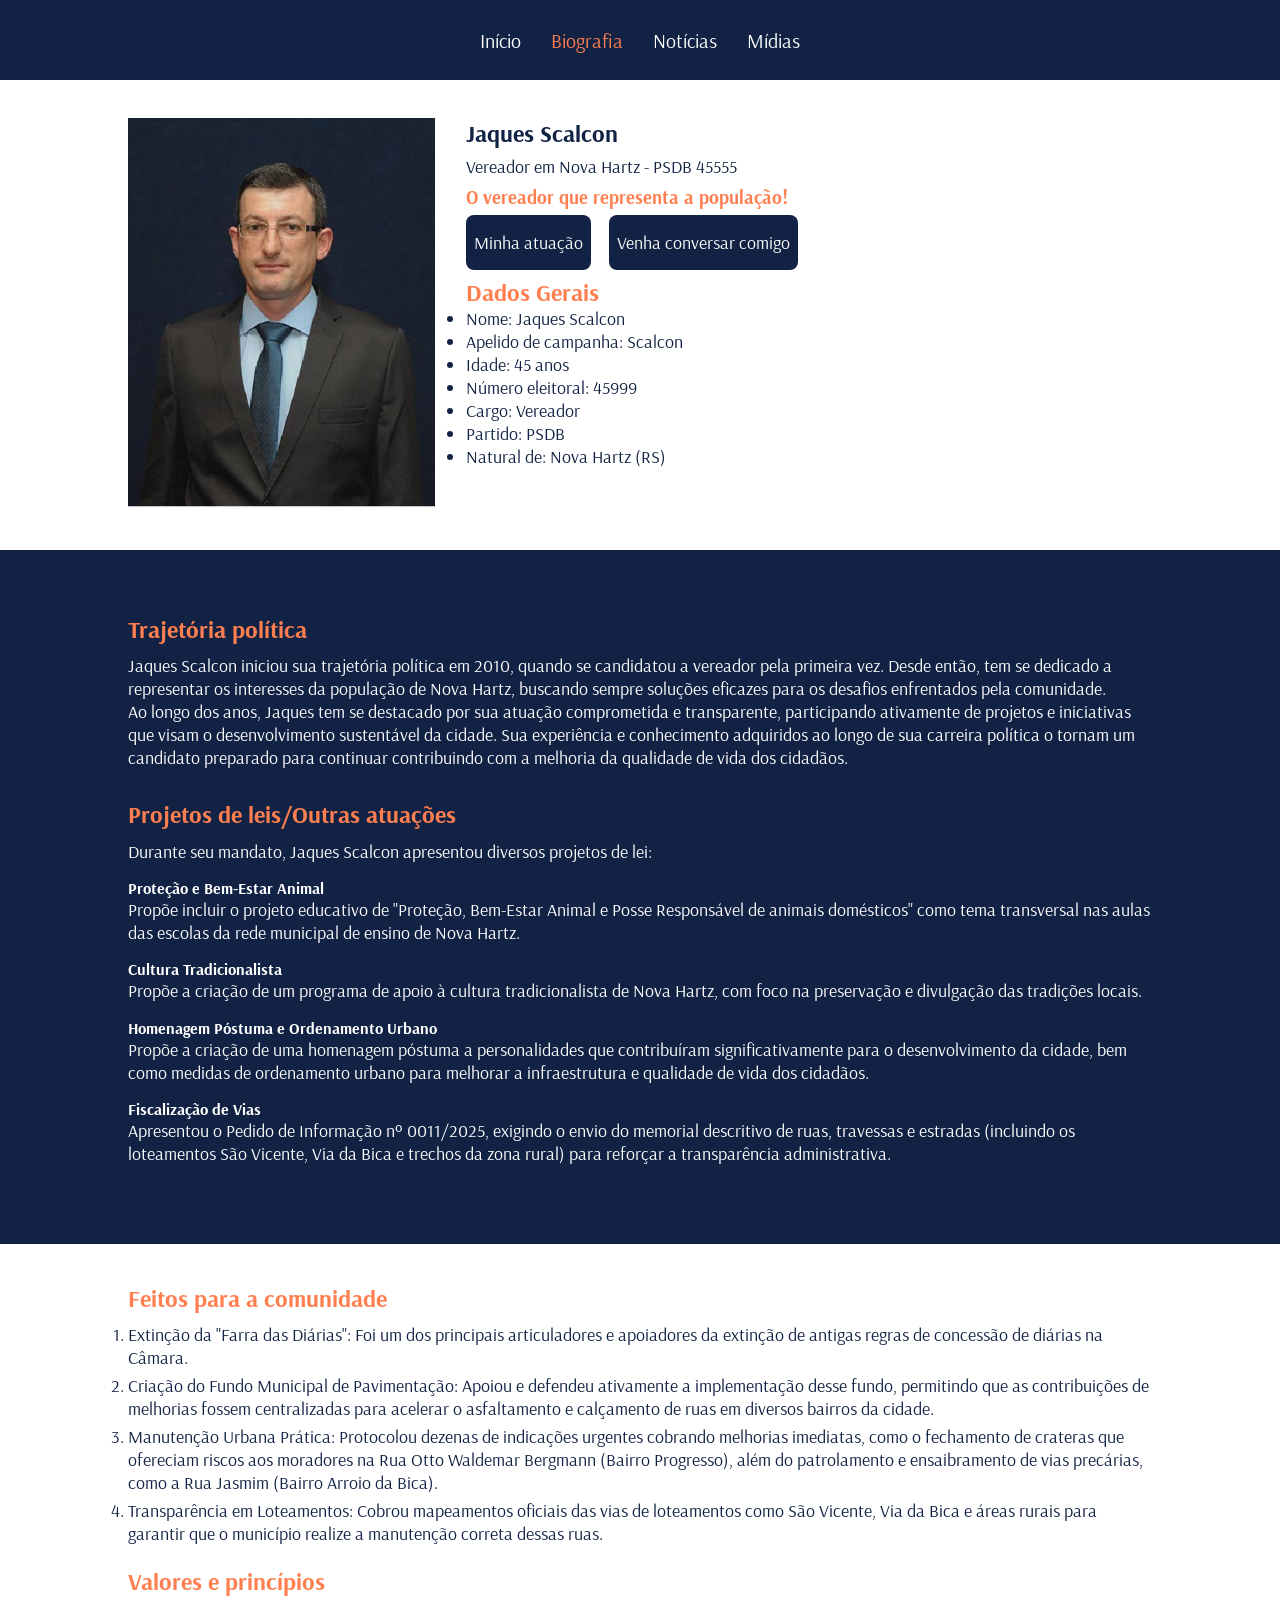
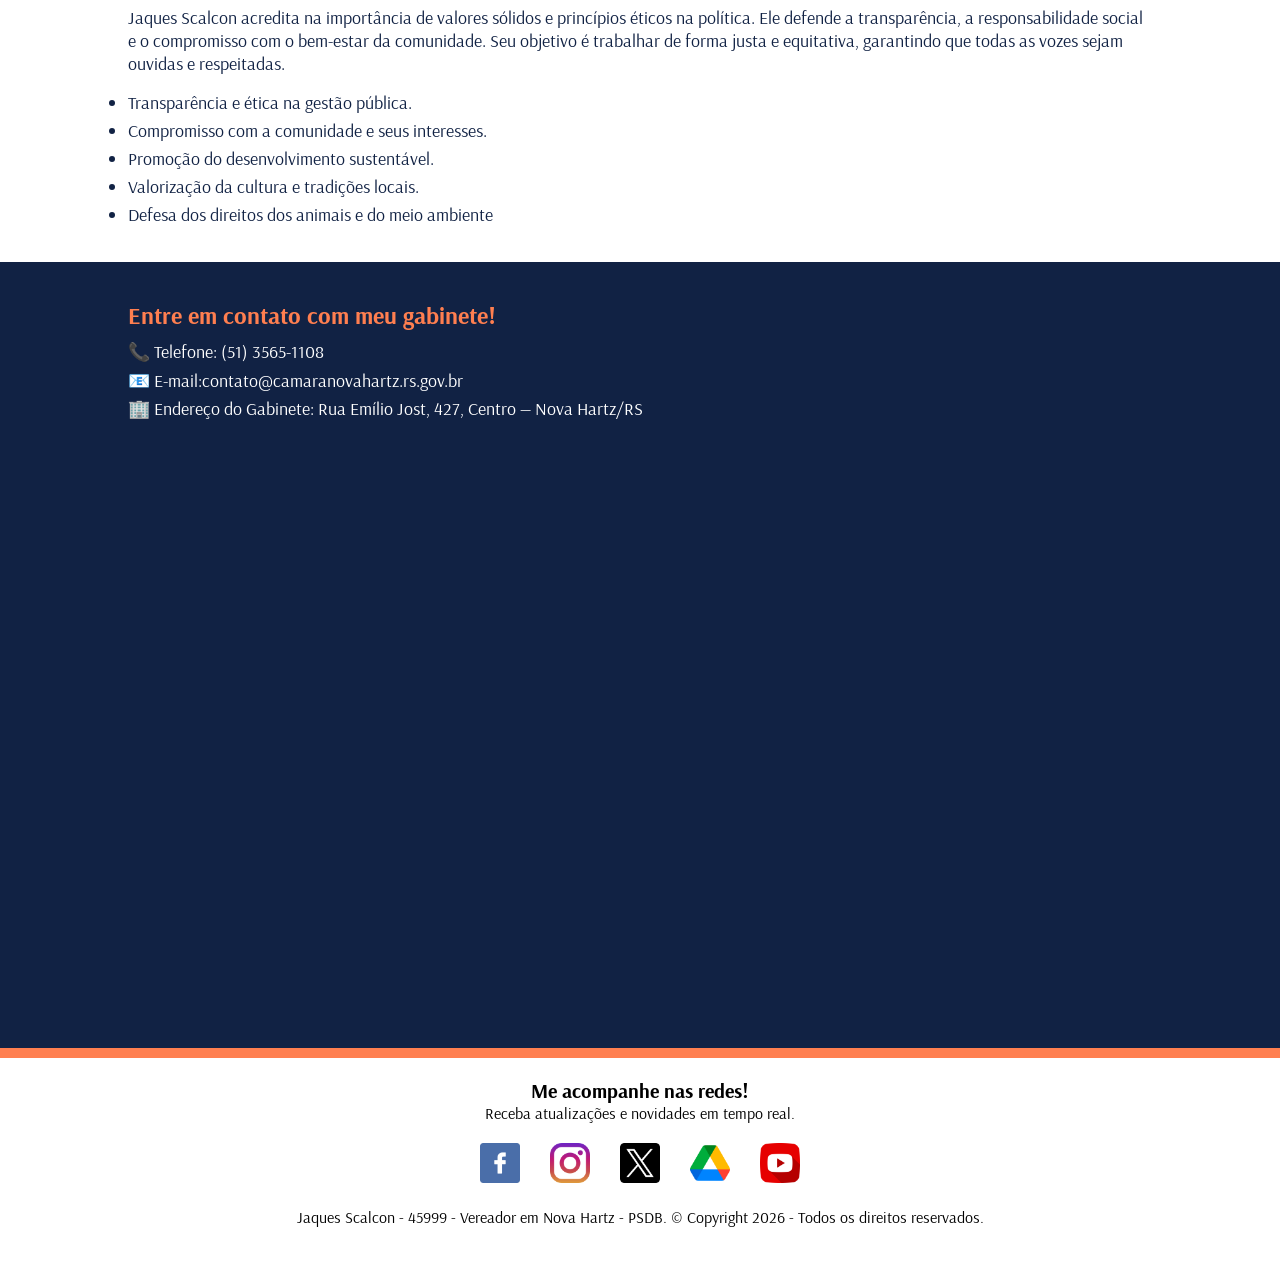
==== biografia.html @ 6d45079e "Projeto Eleições" ====
<!DOCTYPE html>
<html lang="pt-br">

<head>
    <meta charset="UTF-8">
    <meta name="viewport" content="width=device-width, initial-scale=1.0">
    <title>Candidato Jaques Scalcon</title>

    <link rel="stylesheet" href="Style/biografia.css">
    <link rel="preconnect" href="https://fonts.googleapis.com">
    <link rel="preconnect" href="https://fonts.gstatic.com" crossorigin>
    <link href="https://fonts.googleapis.com/css2?family=Arsenal:ital,wght@0,400;0,700;1,400;1,700&display=swap"
        rel="stylesheet">

</head>

<body>
    <nav>
        <ul>
            <li><a href="index.html">Início</a></li>
            <li><a id="atual" href="biografia.html">Biografia</a></li>
            <li><a href="noticias.html">Notícias</a></li>
            <li><a href="midias.html">Mídias</a></li>
        </ul>
    </nav>

    <section class="apresentação">
        <div class="foto"> <img src="assets/Jaques.png" alt="foto do candidato">
        </div>

        <div class="informações">
            <div class="perfil">
                <h1>Jaques Scalcon</h1>
                <p>Vereador em Nova Hartz - PSDB 45555<br></p>
                <h3>O vereador que representa a população!</h3>
            </div>
            <div class="botões">
                <div class="botão">
                    <a href="#trajetória">Minha atuação</a>
                </div>
                <div class="botão">
                    <a href="#contato">Venha conversar comigo</a>
                </div>
            </div>

            <div class="dados_gerais">
            <h2>Dados Gerais</h2>
            <ul>
                <li>Nome: Jaques Scalcon</li>
                <li>Apelido de campanha: Scalcon</li>
                <li>Idade: 45 anos</li>
                <li>Número eleitoral: 45999</li>
                <li>Cargo: Vereador</li>
                <li>Partido: PSDB</li>
                <li>Natural de: Nova Hartz (RS)</li>
            </ul>
        </div>

        </div>
        

        </div>
        </div>
    </section>



    <section id="trajetória">
        <div class="trajetória_politica">
            <h2>Trajetória política</h2>
            <p>Jaques Scalcon iniciou sua trajetória política em 2010, quando se candidatou a vereador pela primeira
                vez. Desde então, tem se dedicado a representar os interesses da população de Nova Hartz, buscando
                sempre soluções eficazes para os desafios enfrentados pela comunidade.</p>
            <p>Ao longo dos anos, Jaques tem se destacado por sua atuação comprometida e transparente, participando
                ativamente de projetos e iniciativas que visam o desenvolvimento sustentável da cidade. Sua experiência
                e conhecimento adquiridos ao longo de sua carreira política o tornam um candidato preparado para
                continuar contribuindo com a melhoria da qualidade de vida dos cidadãos.</p>
        </div>
        <div class="Projetos">
            <h2>Projetos de leis/Outras atuações</h2>
            <p>Durante seu mandato, Jaques Scalcon apresentou diversos projetos de lei:</p>
            <h4>Proteção e Bem-Estar Animal</h4>
            <p>Propõe incluir o projeto educativo de "Proteção, Bem-Estar Animal e Posse Responsável de animais
                domésticos" como tema transversal nas aulas das escolas da rede municipal de ensino de Nova Hartz.</p>
            <h4>Cultura Tradicionalista</h4>
            <p>Propõe a criação de um programa de apoio à cultura tradicionalista de Nova Hartz, com foco na preservação
                e divulgação das tradições locais.</p>
            <h4>Homenagem Póstuma e Ordenamento Urbano</h4>
            <p>Propõe a criação de uma homenagem póstuma a personalidades que contribuíram significativamente para o
                desenvolvimento da cidade, bem como medidas de ordenamento urbano para melhorar a infraestrutura e
                qualidade de vida dos cidadãos.</p>
            <h4>Fiscalização de Vias</h4>
            <p> Apresentou o Pedido de Informação nº 0011/2025, exigindo o envio do memorial descritivo de ruas,
                travessas e estradas (incluindo os loteamentos São Vicente, Via da Bica e trechos da zona rural) para
                reforçar a transparência administrativa.</p>

        </div>


    </section>

    <section class="feitos_comunidade">
        <div class="feitos">
            <h2>Feitos para a comunidade</h2>
            <ol>
                <li>Extinção da "Farra das Diárias": Foi um dos principais articuladores e apoiadores da extinção de antigas regras de concessão de diárias na Câmara.</li>
                <li>Criação do Fundo Municipal de Pavimentação: Apoiou e defendeu ativamente a implementação desse fundo, permitindo que as contribuições de melhorias fossem centralizadas para acelerar o asfaltamento e calçamento de ruas em diversos bairros da cidade.</li>
                <li>Manutenção Urbana Prática: Protocolou dezenas de indicações urgentes cobrando melhorias imediatas, como o fechamento de crateras que ofereciam riscos aos moradores na Rua Otto Waldemar Bergmann (Bairro Progresso), além do patrolamento e ensaibramento de vias precárias, como a Rua Jasmim (Bairro Arroio da Bica).</li>
                <li>Transparência em Loteamentos: Cobrou mapeamentos oficiais das vias de loteamentos como São Vicente, Via da Bica e áreas rurais para garantir que o município realize a manutenção correta dessas ruas.</li>
            </ol>
        </div>

        <div class="valores">
            <h2>Valores e princípios</h2>
            <p>Jaques Scalcon acredita na importância de valores sólidos e princípios éticos na política. Ele defende a
                transparência, a responsabilidade social e o compromisso com o bem-estar da comunidade. Seu objetivo é
                trabalhar de forma justa e equitativa, garantindo que todas as vozes sejam ouvidas e respeitadas.</p>
                <ul>
                    <li>Transparência e ética na gestão pública.</li>
                    <li>Compromisso com a comunidade e seus interesses.</li>
                    <li>Promoção do desenvolvimento sustentável.</li>
                    <li>Valorização da cultura e tradições locais.</li>
                    <li>Defesa dos direitos dos animais e do meio ambiente</li>
                </ul>
        </div>
    </section>

    <section id="contato">
        <h2>Entre em contato com meu gabinete!</h2>
        <p>📞 Telefone: (51) 3565-1108</p>
        <p>📧 E-mail:contato@camaranovahartz.rs.gov.br</p>
        <p>🏢 Endereço do Gabinete: Rua Emílio Jost, 427, Centro — Nova Hartz/RS</p>

        <iframe src="https://www.google.com/maps/embed?pb=!1m18!1m12!1m3!1d3469.594268360074!2d-50.908091924769145!3d-29.586406310187208!2m3!1f0!2f0!3f0!3m2!1i1024!2i768!4f13.1!3m3!1m2!1s0x95193d77b924dc41%3A0x62af6e448f7351fc!2sC%C3%A2mara%20de%20Vereadores%20de%20Nova%20Hartz!5e0!3m2!1spt-BR!2sbr!4v1785972207788!5m2!1spt-BR!2sbr" width="600" height="450" style="border:0;" allowfullscreen="" loading="lazy" referrerpolicy="strict-origin-when-cross-origin"></iframe>

    </section>








    <footer>
        <div class="linha-footer"></div>

        <h1>Me acompanhe nas redes!</h1>
        <p>Receba atualizações e novidades em tempo real.</p>
        <div>
            <a target="_blank" href="https://www.facebook.com/share/18bapbjdfE/"><img src="assets/facebook.png" alt="face"></a>
            <a target="_blank" href="https://www.instagram.com/jaquesscalcon?utm_source=qr&igsh=MWw1dzl4MnZhNmF5aA=="><img
                    src="assets/instagram.png" alt="insta"></a>
            <a target="_blank" href="https://twitter.com/"><img src="assets/twitter.png" alt="twitter"></a>
            <a target="_blank" href="https://drive.google.com/"><img src="assets/google-drive.png" alt="drive"></a>
            <a target="_blank" href="https://www.youtube.com/"><img src="assets/youtube.png" alt="youtube"></a>
        </div>
        <p>Jaques Scalcon - 45999 - Vereador em Nova Hartz - PSDB. © Copyright 2026 - Todos os direitos reservados.
        <p>

    </footer>


</body>

</html>
---- Style/biografia.css ----
* {
    margin: 0;
    padding: 0;
    box-sizing: border-box;
    font-family: "Arsenal", sans-serif;

}





/*============ Header Menu ========== */


nav {
    height: 80px;
    background-color: #112244;
    display: flex;
    justify-content: center;
    align-items: center;


}

nav ul {
    display: flex;
    gap: 30px;
}


nav ul li {
    list-style: none;
}

nav ul li a {
    color: white;
    text-decoration: none;
    font-size: 20px;

}

#atual {
    color: coral;
}

nav li :hover {
    border-bottom: 2px solid coral;

}

/* ================Body=================*/
.apresentação {
    background-color: white;
    display: flex;
    width: 80%;
    margin-left: 10%;
    margin-top: 3%;
}

.foto {
    width: 30%;

}

.foto img {
    width: 100%;

}


.informações {
    margin-left: 3%;
}

.perfil h1 {
    color: #112244;
    padding-bottom: 2%;
}

.perfil p {
    font-size: 18px;
    padding-bottom: 2%;
    color: #112244;

}


.perfil h3 {
    color: coral;
    padding-bottom: 2%;

}


.dados_gerais h2 {

    color: coral;
}


.dados_gerais ul {
    font-size: 18px;
    color: #112244;
}


html {
    scroll-behavior: smooth;
}


.botões {
    display: flex;
    padding-bottom: 2%;
    gap: 18px;

}

.botão {
    background-color: #112244;
    padding: 16px 8px;
    border-radius: 8px;
}

.botão a {
    color: white;
    text-decoration: none;
    font-size: 18px;

}

.botão:hover {
    background-color: coral;
    scale: 1.1;
    transition: 0.5s;
}




#trajetória {
    background-color: #112244;
    padding-left: 10%;
    padding-right: 10%;
    padding-top: 5%;
    padding-bottom: 5%;
    margin-top: 3%;

}

.trajetória_politica h2,
.Projetos h2 {
    color: coral;
    padding-bottom: 1%;
}

.trajetória_politica p,
.Projetos p {
    color: white;
    font-size: 18px;
}

.Projetos h4 {
    color: white;
}


.Projetos p {
    padding-bottom: 1.5%;
}


.Projetos h2 {
    padding-top: 3%;
}


.feitos_comunidade {
    background-color: white;
    width: 80%;
    margin-left: 10%;
    margin-top: 3%;
}

.feitos ol,
.valores ul {
    font-size: 18px;
    color: #112244;
}

.feitos ol li,
.valores ul li {
    padding-bottom: 0.5%;
}

.valores p {
    font-size: 18px;
    color: #112244;
    padding-bottom: 1.5%;
}

.valores h2 {
    margin-top: 1.5%;
}

.valores ul {
    padding-bottom: 3%;
}

.valores h2,
.feitos h2 {
    color: coral;
    padding-bottom: 1%;
}

#contato {
    background-color: #112244;
    padding-left: 10%;
    padding-right: 10%;
    padding-top: 3%;
    padding-bottom: 3%;
}


#contato h2 {
    color: coral;
    padding-bottom: 1%;
}


#contato p {
    color: white;
    font-size: 18px;
    padding-bottom: 0.5%;
}

#contato iframe {
    width: 100%;
    height: 560px;
    margin-top: 2%;
    border-radius: 4px;
}







/* ================ Footer ===============  */
footer {
    justify-items: center;
}

footer div {
    display: flex;
    gap: 30px;
    justify-content: center;
    margin-bottom: 20px;


}

footer img {
    width: 40px;
    height: 40px;
}

footer h1 {
    text-align: center;
    font-size: 20PX;

}

footer p {
    text-align: center;
    padding-bottom: 20px;
}

.linha-footer {
    height: 10px;
    width: 100%;
    background-color: coral;
    margin-bottom: 20px;

}
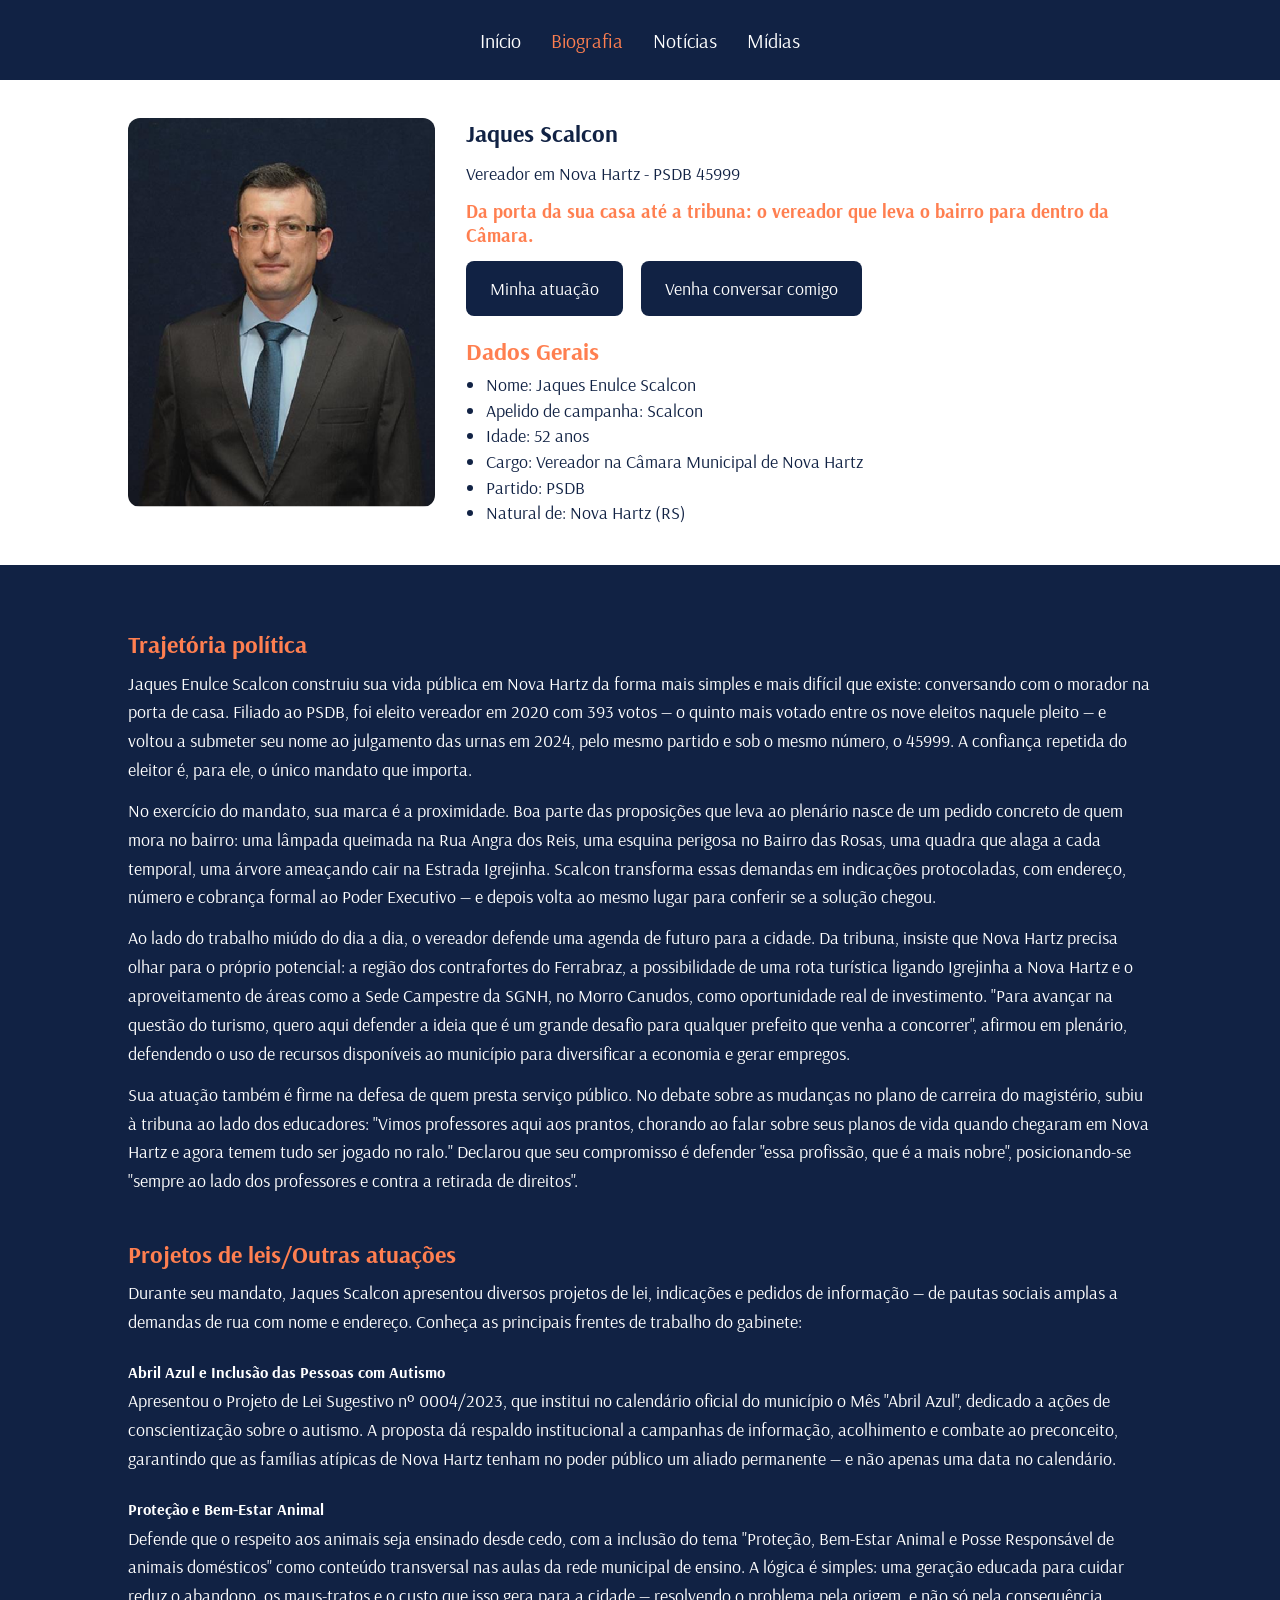
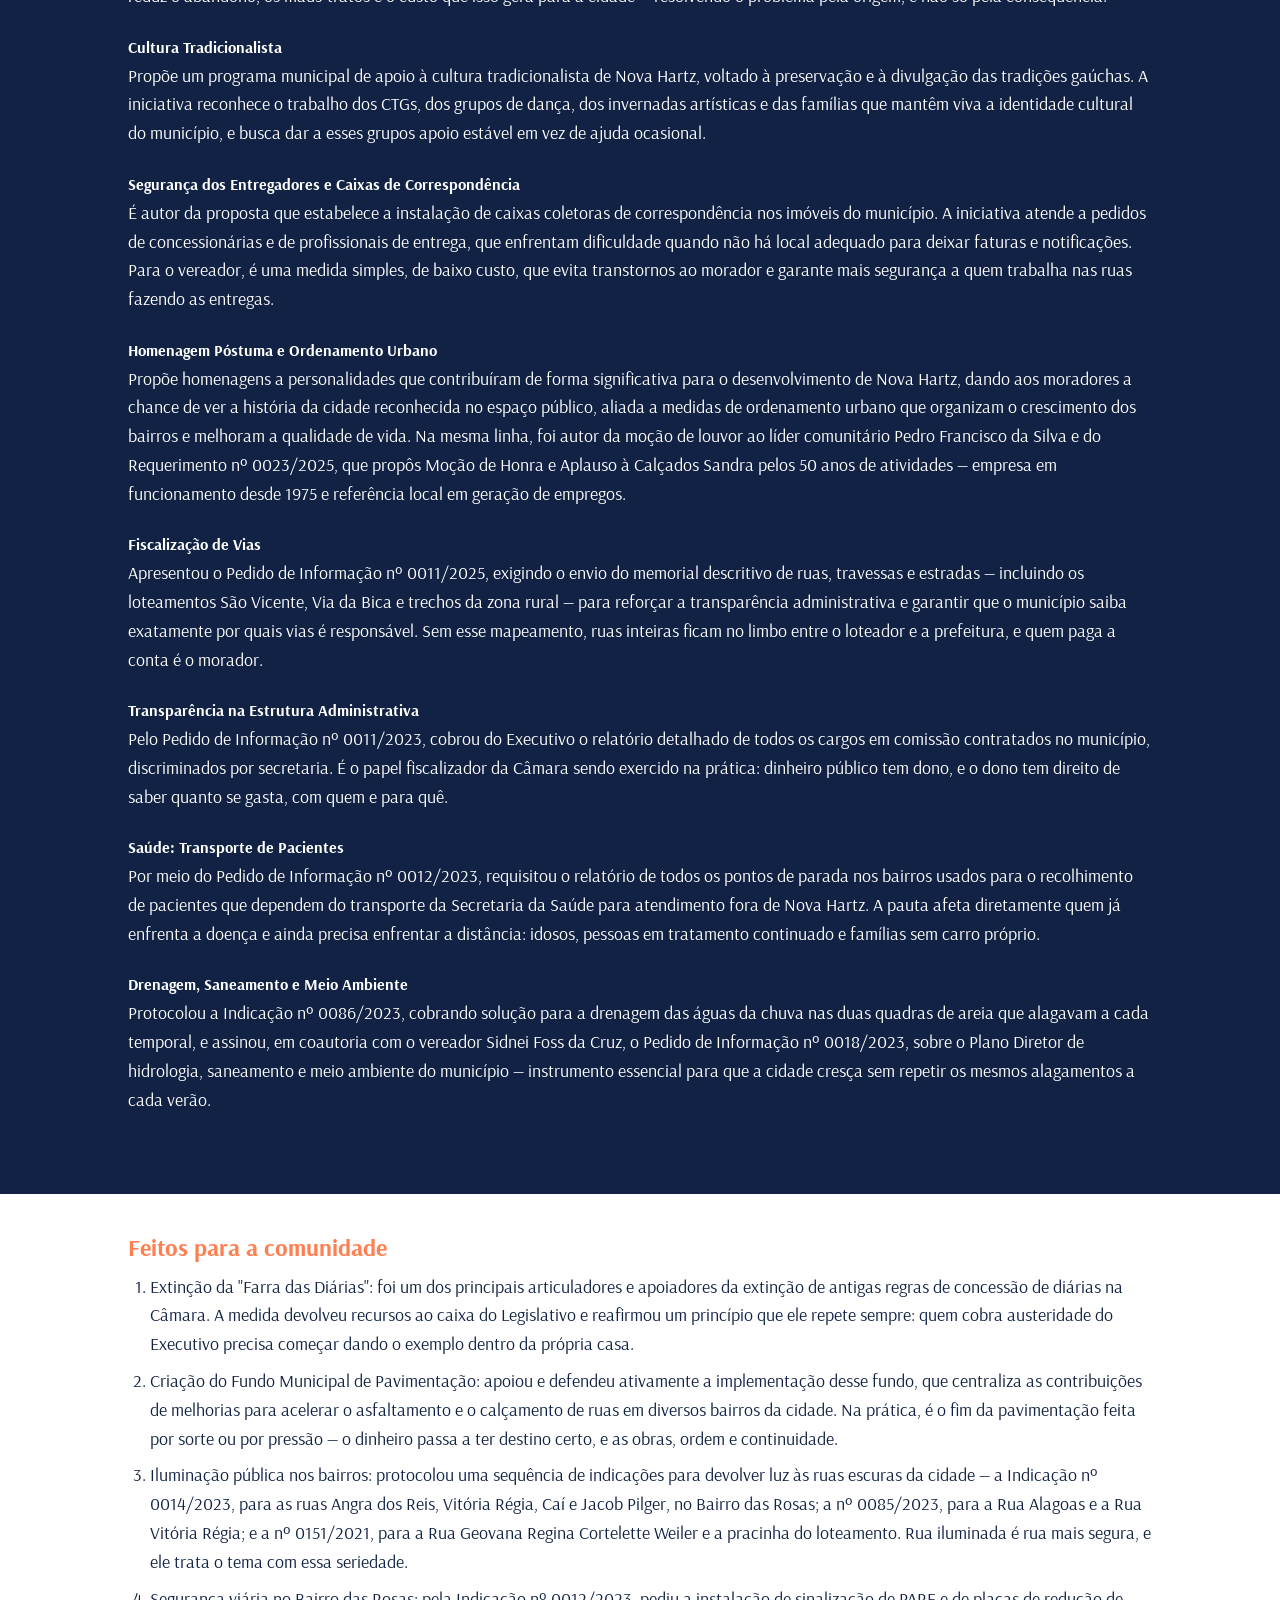
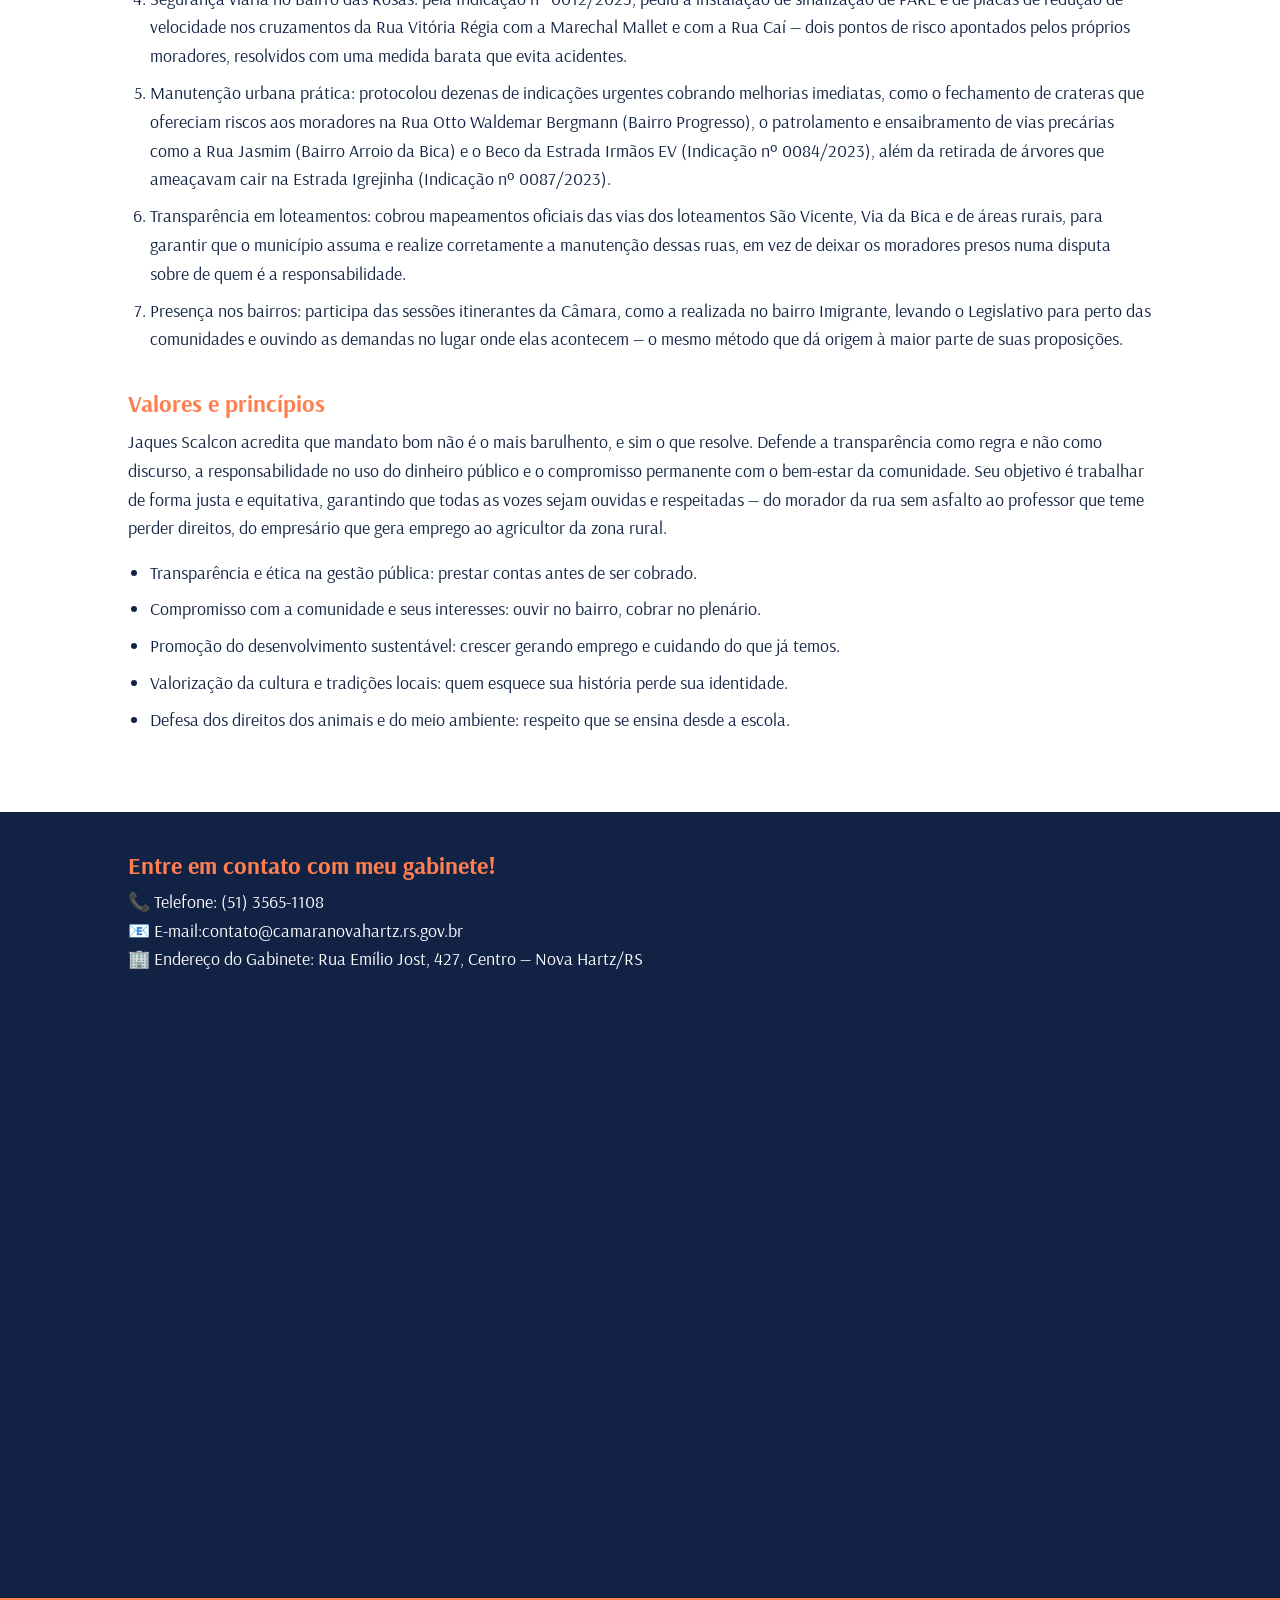
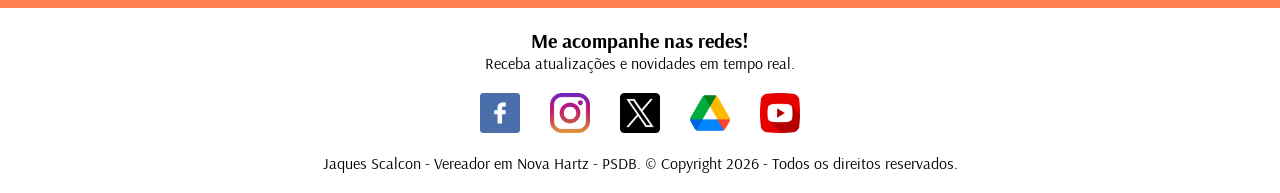
==== commit 4b79e1f2: "Paginas quase completas" ====
--- a/biografia.html
+++ b/biografia.html
@@ -31,8 +31,8 @@
         <div class="informações">
             <div class="perfil">
                 <h1>Jaques Scalcon</h1>
-                <p>Vereador em Nova Hartz - PSDB 45555<br></p>
-                <h3>O vereador que representa a população!</h3>
+                <p>Vereador em Nova Hartz - PSDB 45999</p>
+                <h3>Da porta da sua casa até a tribuna: o vereador que leva o bairro para dentro da Câmara.</h3>
             </div>
             <div class="botões">
                 <div class="botão">
@@ -46,21 +46,18 @@
             <div class="dados_gerais">
             <h2>Dados Gerais</h2>
             <ul>
-                <li>Nome: Jaques Scalcon</li>
+                <li>Nome: Jaques Enulce Scalcon</li>
                 <li>Apelido de campanha: Scalcon</li>
-                <li>Idade: 45 anos</li>
-                <li>Número eleitoral: 45999</li>
-                <li>Cargo: Vereador</li>
-                <li>Partido: PSDB</li>
+                <li>Idade: 52 anos</li>
+                <li>Cargo: Vereador na Câmara Municipal de Nova Hartz</li>
+                <li>Partido: PSDB </li>
                 <li>Natural de: Nova Hartz (RS)</li>
             </ul>
         </div>
 
         </div>
-        
-
-        </div>
-        </div>
+
+
     </section>
 
 
@@ -68,31 +65,84 @@
     <section id="trajetória">
         <div class="trajetória_politica">
             <h2>Trajetória política</h2>
-            <p>Jaques Scalcon iniciou sua trajetória política em 2010, quando se candidatou a vereador pela primeira
-                vez. Desde então, tem se dedicado a representar os interesses da população de Nova Hartz, buscando
-                sempre soluções eficazes para os desafios enfrentados pela comunidade.</p>
-            <p>Ao longo dos anos, Jaques tem se destacado por sua atuação comprometida e transparente, participando
-                ativamente de projetos e iniciativas que visam o desenvolvimento sustentável da cidade. Sua experiência
-                e conhecimento adquiridos ao longo de sua carreira política o tornam um candidato preparado para
-                continuar contribuindo com a melhoria da qualidade de vida dos cidadãos.</p>
+            <p>Jaques Enulce Scalcon construiu sua vida pública em Nova Hartz da forma mais simples e mais difícil que
+                existe: conversando com o morador na porta de casa. Filiado ao PSDB, foi eleito vereador em 2020 com 393
+                votos — o quinto mais votado entre os nove eleitos naquele pleito — e voltou a submeter seu nome ao
+                julgamento das urnas em 2024, pelo mesmo partido e sob o mesmo número, o 45999. A confiança repetida do
+                eleitor é, para ele, o único mandato que importa.</p>
+            <p>No exercício do mandato, sua marca é a proximidade. Boa parte das proposições que leva ao plenário nasce
+                de um pedido concreto de quem mora no bairro: uma lâmpada queimada na Rua Angra dos Reis, uma esquina
+                perigosa no Bairro das Rosas, uma quadra que alaga a cada temporal, uma árvore ameaçando cair na Estrada
+                Igrejinha. Scalcon transforma essas demandas em indicações protocoladas, com endereço, número e
+                cobrança formal ao Poder Executivo — e depois volta ao mesmo lugar para conferir se a solução chegou.</p>
+            <p>Ao lado do trabalho miúdo do dia a dia, o vereador defende uma agenda de futuro para a cidade. Da tribuna,
+                insiste que Nova Hartz precisa olhar para o próprio potencial: a região dos contrafortes do Ferrabraz, a
+                possibilidade de uma rota turística ligando Igrejinha a Nova Hartz e o aproveitamento de áreas como a
+                Sede Campestre da SGNH, no Morro Canudos, como oportunidade real de investimento. "Para avançar na
+                questão do turismo, quero aqui defender a ideia que é um grande desafio para qualquer prefeito que venha
+                a concorrer", afirmou em plenário, defendendo o uso de recursos disponíveis ao município para
+                diversificar a economia e gerar empregos.</p>
+            <p>Sua atuação também é firme na defesa de quem presta serviço público. No debate sobre as mudanças no plano
+                de carreira do magistério, subiu à tribuna ao lado dos educadores: "Vimos professores aqui aos prantos,
+                chorando ao falar sobre seus planos de vida quando chegaram em Nova Hartz e agora temem tudo ser jogado
+                no ralo." Declarou que seu compromisso é defender "essa profissão, que é a mais nobre", posicionando-se
+                "sempre ao lado dos professores e contra a retirada de direitos".</p>
         </div>
         <div class="Projetos">
             <h2>Projetos de leis/Outras atuações</h2>
-            <p>Durante seu mandato, Jaques Scalcon apresentou diversos projetos de lei:</p>
+            <p>Durante seu mandato, Jaques Scalcon apresentou diversos projetos de lei, indicações e pedidos de
+                informação — de pautas sociais amplas a demandas de rua com nome e endereço. Conheça as principais
+                frentes de trabalho do gabinete:</p>
+            <h4>Abril Azul e Inclusão das Pessoas com Autismo</h4>
+            <p>Apresentou o Projeto de Lei Sugestivo nº 0004/2023, que institui no calendário oficial do município o Mês
+                "Abril Azul", dedicado a ações de conscientização sobre o autismo. A proposta dá respaldo institucional
+                a campanhas de informação, acolhimento e combate ao preconceito, garantindo que as famílias atípicas de
+                Nova Hartz tenham no poder público um aliado permanente — e não apenas uma data no calendário.</p>
             <h4>Proteção e Bem-Estar Animal</h4>
-            <p>Propõe incluir o projeto educativo de "Proteção, Bem-Estar Animal e Posse Responsável de animais
-                domésticos" como tema transversal nas aulas das escolas da rede municipal de ensino de Nova Hartz.</p>
+            <p>Defende que o respeito aos animais seja ensinado desde cedo, com a inclusão do tema "Proteção, Bem-Estar
+                Animal e Posse Responsável de animais domésticos" como conteúdo transversal nas aulas da rede municipal
+                de ensino. A lógica é simples: uma geração educada para cuidar reduz o abandono, os maus-tratos e o
+                custo que isso gera para a cidade — resolvendo o problema pela origem, e não só pela consequência.</p>
             <h4>Cultura Tradicionalista</h4>
-            <p>Propõe a criação de um programa de apoio à cultura tradicionalista de Nova Hartz, com foco na preservação
-                e divulgação das tradições locais.</p>
+            <p>Propõe um programa municipal de apoio à cultura tradicionalista de Nova Hartz, voltado à preservação e à
+                divulgação das tradições gaúchas. A iniciativa reconhece o trabalho dos CTGs, dos grupos de dança, dos
+                invernadas artísticas e das famílias que mantêm viva a identidade cultural do município, e busca dar a
+                esses grupos apoio estável em vez de ajuda ocasional.</p>
+            <h4>Segurança dos Entregadores e Caixas de Correspondência</h4>
+            <p>É autor da proposta que estabelece a instalação de caixas coletoras de correspondência nos imóveis do
+                município. A iniciativa atende a pedidos de concessionárias e de profissionais de entrega, que enfrentam
+                dificuldade quando não há local adequado para deixar faturas e notificações. Para o vereador, é uma
+                medida simples, de baixo custo, que evita transtornos ao morador e garante mais segurança a quem
+                trabalha nas ruas fazendo as entregas.</p>
             <h4>Homenagem Póstuma e Ordenamento Urbano</h4>
-            <p>Propõe a criação de uma homenagem póstuma a personalidades que contribuíram significativamente para o
-                desenvolvimento da cidade, bem como medidas de ordenamento urbano para melhorar a infraestrutura e
-                qualidade de vida dos cidadãos.</p>
+            <p>Propõe homenagens a personalidades que contribuíram de forma significativa para o desenvolvimento de Nova
+                Hartz, dando aos moradores a chance de ver a história da cidade reconhecida no espaço público, aliada a
+                medidas de ordenamento urbano que organizam o crescimento dos bairros e melhoram a qualidade de vida.
+                Na mesma linha, foi autor da moção de louvor ao líder comunitário Pedro Francisco da Silva e do
+                Requerimento nº 0023/2025, que propôs Moção de Honra e Aplauso à Calçados Sandra pelos 50 anos de
+                atividades — empresa em funcionamento desde 1975 e referência local em geração de empregos.</p>
             <h4>Fiscalização de Vias</h4>
-            <p> Apresentou o Pedido de Informação nº 0011/2025, exigindo o envio do memorial descritivo de ruas,
-                travessas e estradas (incluindo os loteamentos São Vicente, Via da Bica e trechos da zona rural) para
-                reforçar a transparência administrativa.</p>
+            <p>Apresentou o Pedido de Informação nº 0011/2025, exigindo o envio do memorial descritivo de ruas,
+                travessas e estradas — incluindo os loteamentos São Vicente, Via da Bica e trechos da zona rural — para
+                reforçar a transparência administrativa e garantir que o município saiba exatamente por quais vias é
+                responsável. Sem esse mapeamento, ruas inteiras ficam no limbo entre o loteador e a prefeitura, e quem
+                paga a conta é o morador.</p>
+            <h4>Transparência na Estrutura Administrativa</h4>
+            <p>Pelo Pedido de Informação nº 0011/2023, cobrou do Executivo o relatório detalhado de todos os cargos em
+                comissão contratados no município, discriminados por secretaria. É o papel fiscalizador da Câmara sendo
+                exercido na prática: dinheiro público tem dono, e o dono tem direito de saber quanto se gasta, com quem
+                e para quê.</p>
+            <h4>Saúde: Transporte de Pacientes</h4>
+            <p>Por meio do Pedido de Informação nº 0012/2023, requisitou o relatório de todos os pontos de parada nos
+                bairros usados para o recolhimento de pacientes que dependem do transporte da Secretaria da Saúde para
+                atendimento fora de Nova Hartz. A pauta afeta diretamente quem já enfrenta a doença e ainda precisa
+                enfrentar a distância: idosos, pessoas em tratamento continuado e famílias sem carro próprio.</p>
+            <h4>Drenagem, Saneamento e Meio Ambiente</h4>
+            <p>Protocolou a Indicação nº 0086/2023, cobrando solução para a drenagem das águas da chuva nas duas quadras
+                de areia que alagavam a cada temporal, e assinou, em coautoria com o vereador Sidnei Foss da Cruz, o
+                Pedido de Informação nº 0018/2023, sobre o Plano Diretor de hidrologia, saneamento e meio ambiente do
+                município — instrumento essencial para que a cidade cresça sem repetir os mesmos alagamentos a cada
+                verão.</p>
 
         </div>
 
@@ -103,24 +153,29 @@
         <div class="feitos">
             <h2>Feitos para a comunidade</h2>
             <ol>
-                <li>Extinção da "Farra das Diárias": Foi um dos principais articuladores e apoiadores da extinção de antigas regras de concessão de diárias na Câmara.</li>
-                <li>Criação do Fundo Municipal de Pavimentação: Apoiou e defendeu ativamente a implementação desse fundo, permitindo que as contribuições de melhorias fossem centralizadas para acelerar o asfaltamento e calçamento de ruas em diversos bairros da cidade.</li>
-                <li>Manutenção Urbana Prática: Protocolou dezenas de indicações urgentes cobrando melhorias imediatas, como o fechamento de crateras que ofereciam riscos aos moradores na Rua Otto Waldemar Bergmann (Bairro Progresso), além do patrolamento e ensaibramento de vias precárias, como a Rua Jasmim (Bairro Arroio da Bica).</li>
-                <li>Transparência em Loteamentos: Cobrou mapeamentos oficiais das vias de loteamentos como São Vicente, Via da Bica e áreas rurais para garantir que o município realize a manutenção correta dessas ruas.</li>
+                <li>Extinção da "Farra das Diárias": foi um dos principais articuladores e apoiadores da extinção de antigas regras de concessão de diárias na Câmara. A medida devolveu recursos ao caixa do Legislativo e reafirmou um princípio que ele repete sempre: quem cobra austeridade do Executivo precisa começar dando o exemplo dentro da própria casa.</li>
+                <li>Criação do Fundo Municipal de Pavimentação: apoiou e defendeu ativamente a implementação desse fundo, que centraliza as contribuições de melhorias para acelerar o asfaltamento e o calçamento de ruas em diversos bairros da cidade. Na prática, é o fim da pavimentação feita por sorte ou por pressão — o dinheiro passa a ter destino certo, e as obras, ordem e continuidade.</li>
+                <li>Iluminação pública nos bairros: protocolou uma sequência de indicações para devolver luz às ruas escuras da cidade — a Indicação nº 0014/2023, para as ruas Angra dos Reis, Vitória Régia, Caí e Jacob Pilger, no Bairro das Rosas; a nº 0085/2023, para a Rua Alagoas e a Rua Vitória Régia; e a nº 0151/2021, para a Rua Geovana Regina Cortelette Weiler e a pracinha do loteamento. Rua iluminada é rua mais segura, e ele trata o tema com essa seriedade.</li>
+                <li>Segurança viária no Bairro das Rosas: pela Indicação nº 0012/2023, pediu a instalação de sinalização de PARE e de placas de redução de velocidade nos cruzamentos da Rua Vitória Régia com a Marechal Mallet e com a Rua Caí — dois pontos de risco apontados pelos próprios moradores, resolvidos com uma medida barata que evita acidentes.</li>
+                <li>Manutenção urbana prática: protocolou dezenas de indicações urgentes cobrando melhorias imediatas, como o fechamento de crateras que ofereciam riscos aos moradores na Rua Otto Waldemar Bergmann (Bairro Progresso), o patrolamento e ensaibramento de vias precárias como a Rua Jasmim (Bairro Arroio da Bica) e o Beco da Estrada Irmãos EV (Indicação nº 0084/2023), além da retirada de árvores que ameaçavam cair na Estrada Igrejinha (Indicação nº 0087/2023).</li>
+                <li>Transparência em loteamentos: cobrou mapeamentos oficiais das vias dos loteamentos São Vicente, Via da Bica e de áreas rurais, para garantir que o município assuma e realize corretamente a manutenção dessas ruas, em vez de deixar os moradores presos numa disputa sobre de quem é a responsabilidade.</li>
+                <li>Presença nos bairros: participa das sessões itinerantes da Câmara, como a realizada no bairro Imigrante, levando o Legislativo para perto das comunidades e ouvindo as demandas no lugar onde elas acontecem — o mesmo método que dá origem à maior parte de suas proposições.</li>
             </ol>
         </div>
 
         <div class="valores">
             <h2>Valores e princípios</h2>
-            <p>Jaques Scalcon acredita na importância de valores sólidos e princípios éticos na política. Ele defende a
-                transparência, a responsabilidade social e o compromisso com o bem-estar da comunidade. Seu objetivo é
-                trabalhar de forma justa e equitativa, garantindo que todas as vozes sejam ouvidas e respeitadas.</p>
+            <p>Jaques Scalcon acredita que mandato bom não é o mais barulhento, e sim o que resolve. Defende a
+                transparência como regra e não como discurso, a responsabilidade no uso do dinheiro público e o
+                compromisso permanente com o bem-estar da comunidade. Seu objetivo é trabalhar de forma justa e
+                equitativa, garantindo que todas as vozes sejam ouvidas e respeitadas — do morador da rua sem asfalto ao
+                professor que teme perder direitos, do empresário que gera emprego ao agricultor da zona rural.</p>
                 <ul>
-                    <li>Transparência e ética na gestão pública.</li>
-                    <li>Compromisso com a comunidade e seus interesses.</li>
-                    <li>Promoção do desenvolvimento sustentável.</li>
-                    <li>Valorização da cultura e tradições locais.</li>
-                    <li>Defesa dos direitos dos animais e do meio ambiente</li>
+                    <li>Transparência e ética na gestão pública: prestar contas antes de ser cobrado.</li>
+                    <li>Compromisso com a comunidade e seus interesses: ouvir no bairro, cobrar no plenário.</li>
+                    <li>Promoção do desenvolvimento sustentável: crescer gerando emprego e cuidando do que já temos.</li>
+                    <li>Valorização da cultura e tradições locais: quem esquece sua história perde sua identidade.</li>
+                    <li>Defesa dos direitos dos animais e do meio ambiente: respeito que se ensina desde a escola.</li>
                 </ul>
         </div>
     </section>
@@ -131,7 +186,7 @@
         <p>📧 E-mail:contato@camaranovahartz.rs.gov.br</p>
         <p>🏢 Endereço do Gabinete: Rua Emílio Jost, 427, Centro — Nova Hartz/RS</p>
 
-        <iframe src="https://www.google.com/maps/embed?pb=!1m18!1m12!1m3!1d3469.594268360074!2d-50.908091924769145!3d-29.586406310187208!2m3!1f0!2f0!3f0!3m2!1i1024!2i768!4f13.1!3m3!1m2!1s0x95193d77b924dc41%3A0x62af6e448f7351fc!2sC%C3%A2mara%20de%20Vereadores%20de%20Nova%20Hartz!5e0!3m2!1spt-BR!2sbr!4v1785972207788!5m2!1spt-BR!2sbr" width="600" height="450" style="border:0;" allowfullscreen="" loading="lazy" referrerpolicy="strict-origin-when-cross-origin"></iframe>
+        <iframe src="https://www.google.com/maps/embed?pb=!1m18!1m12!1m3!1d3469.594268360074!2d-50.908091924769145!3d-29.586406310187208!2m3!1f0!2f0!3f0!3m2!1i1024!2i768!4f13.1!3m3!1m2!1s0x95193d77b924dc41%3A0x62af6e448f7351fc!2sC%C3%A2mara%20de%20Vereadores%20de%20Nova%20Hartz!5e0!3m2!1spt-BR!2sbr!4v1785972207788!5m2!1spt-BR!2sbr" allowfullscreen="" loading="lazy" referrerpolicy="strict-origin-when-cross-origin"></iframe>
 
     </section>
 
@@ -147,20 +202,19 @@
 
         <h1>Me acompanhe nas redes!</h1>
         <p>Receba atualizações e novidades em tempo real.</p>
-        <div>
+        <div class="redes-sociais">
             <a target="_blank" href="https://www.facebook.com/share/18bapbjdfE/"><img src="assets/facebook.png" alt="face"></a>
-            <a target="_blank" href="https://www.instagram.com/jaquesscalcon?utm_source=qr&igsh=MWw1dzl4MnZhNmF5aA=="><img
+            <a target="_blank" href="https://www.instagram.com/jaquesscalcon?utm_source=qr&amp;igsh=MWw1dzl4MnZhNmF5aA=="><img
                     src="assets/instagram.png" alt="insta"></a>
             <a target="_blank" href="https://twitter.com/"><img src="assets/twitter.png" alt="twitter"></a>
             <a target="_blank" href="https://drive.google.com/"><img src="assets/google-drive.png" alt="drive"></a>
             <a target="_blank" href="https://www.youtube.com/"><img src="assets/youtube.png" alt="youtube"></a>
         </div>
-        <p>Jaques Scalcon - 45999 - Vereador em Nova Hartz - PSDB. © Copyright 2026 - Todos os direitos reservados.
-        <p>
+        <p>Jaques Scalcon - Vereador em Nova Hartz - PSDB. © Copyright 2026 - Todos os direitos reservados.</p>
 
     </footer>
 
 
 </body>
 
-</html>+</html>
--- a/Style/biografia.css
+++ b/Style/biografia.css
@@ -3,15 +3,18 @@
     padding: 0;
     box-sizing: border-box;
     font-family: "Arsenal", sans-serif;
-
-}
-
-
-
-
-
-/*============ Header Menu ========== */
-
+}
+
+html {
+    scroll-behavior: smooth;
+}
+
+img {
+    display: block;
+    max-width: 100%;
+}
+
+/* ============ Header Menu ========== */
 
 nav {
     height: 80px;
@@ -19,15 +22,12 @@
     display: flex;
     justify-content: center;
     align-items: center;
-
-
 }
 
 nav ul {
     display: flex;
     gap: 30px;
 }
-
 
 nav ul li {
     list-style: none;
@@ -37,40 +37,40 @@
     color: white;
     text-decoration: none;
     font-size: 20px;
-
 }
 
 #atual {
     color: coral;
 }
 
-nav li :hover {
+nav ul li a:hover {
     border-bottom: 2px solid coral;
-
-}
-
-/* ================Body=================*/
+}
+
+/* ================ Apresentação ================ */
+
 .apresentação {
     background-color: white;
     display: flex;
+    align-items: flex-start;
     width: 80%;
-    margin-left: 10%;
-    margin-top: 3%;
+    margin: 3% auto 0;
+    gap: 3%;
 }
 
 .foto {
-    width: 30%;
-
+    flex: 0 0 30%;
+    min-width: 0;
 }
 
 .foto img {
     width: 100%;
-
-}
-
+    border-radius: 12px;
+}
 
 .informações {
-    margin-left: 3%;
+    flex: 1 1 auto;
+    min-width: 0;
 }
 
 .perfil h1 {
@@ -82,71 +82,59 @@
     font-size: 18px;
     padding-bottom: 2%;
     color: #112244;
-
-}
-
+}
 
 .perfil h3 {
     color: coral;
     padding-bottom: 2%;
-
-}
-
-
-.dados_gerais h2 {
-
-    color: coral;
-}
-
-
-.dados_gerais ul {
-    font-size: 18px;
-    color: #112244;
-}
-
-
-html {
-    scroll-behavior: smooth;
-}
-
+}
 
 .botões {
     display: flex;
-    padding-bottom: 2%;
+    flex-wrap: wrap;
+    padding-bottom: 3%;
     gap: 18px;
-
 }
 
 .botão {
     background-color: #112244;
-    padding: 16px 8px;
+    padding: 16px 24px;
     border-radius: 8px;
+    transition: background-color 0.3s, scale 0.3s;
 }
 
 .botão a {
     color: white;
     text-decoration: none;
     font-size: 18px;
-
 }
 
 .botão:hover {
     background-color: coral;
-    scale: 1.1;
-    transition: 0.5s;
-}
-
-
-
+    scale: 1.05;
+}
+
+.dados_gerais h2 {
+    color: coral;
+    padding-bottom: 1%;
+}
+
+.dados_gerais ul {
+    font-size: 18px;
+    color: #112244;
+    padding-left: 20px;
+}
+
+.dados_gerais ul li {
+    padding-bottom: 0.4%;
+}
+
+/* ================ Trajetória ================ */
 
 #trajetória {
     background-color: #112244;
-    padding-left: 10%;
-    padding-right: 10%;
-    padding-top: 5%;
-    padding-bottom: 5%;
+    padding: 5% 10%;
     margin-top: 3%;
-
 }
 
 .trajetória_politica h2,
@@ -159,49 +147,54 @@
 .Projetos p {
     color: white;
     font-size: 18px;
+    line-height: 1.6;
+    padding-bottom: 1.2%;
+}
+
+.Projetos h2 {
+    padding-top: 3%;
 }
 
 .Projetos h4 {
     color: white;
-}
-
+    padding-top: 1%;
+    padding-bottom: 0.5%;
+}
 
 .Projetos p {
     padding-bottom: 1.5%;
 }
 
-
-.Projetos h2 {
-    padding-top: 3%;
-}
-
+/* ================ Feitos e valores ================ */
 
 .feitos_comunidade {
     background-color: white;
     width: 80%;
-    margin-left: 10%;
-    margin-top: 3%;
+    margin: 3% auto;
 }
 
 .feitos ol,
 .valores ul {
     font-size: 18px;
     color: #112244;
+    line-height: 1.6;
+    padding-left: 22px;
 }
 
 .feitos ol li,
 .valores ul li {
-    padding-bottom: 0.5%;
+    padding-bottom: 0.8%;
 }
 
 .valores p {
     font-size: 18px;
     color: #112244;
+    line-height: 1.6;
     padding-bottom: 1.5%;
 }
 
 .valores h2 {
-    margin-top: 1.5%;
+    margin-top: 2.5%;
 }
 
 .valores ul {
@@ -214,20 +207,17 @@
     padding-bottom: 1%;
 }
 
+/* ================ Contato ================ */
+
 #contato {
     background-color: #112244;
-    padding-left: 10%;
-    padding-right: 10%;
-    padding-top: 3%;
-    padding-bottom: 3%;
-}
-
+    padding: 3% 10%;
+}
 
 #contato h2 {
     color: coral;
     padding-bottom: 1%;
 }
-
 
 #contato p {
     color: white;
@@ -239,43 +229,14 @@
     width: 100%;
     height: 560px;
     margin-top: 2%;
+    border: 0;
     border-radius: 4px;
 }
 
-
-
-
-
-
-
-/* ================ Footer ===============  */
+/* ================ Footer =============== */
+
 footer {
-    justify-items: center;
-}
-
-footer div {
-    display: flex;
-    gap: 30px;
-    justify-content: center;
-    margin-bottom: 20px;
-
-
-}
-
-footer img {
-    width: 40px;
-    height: 40px;
-}
-
-footer h1 {
     text-align: center;
-    font-size: 20PX;
-
-}
-
-footer p {
-    text-align: center;
-    padding-bottom: 20px;
 }
 
 .linha-footer {
@@ -283,5 +244,42 @@
     width: 100%;
     background-color: coral;
     margin-bottom: 20px;
-
-}+}
+
+footer h1 {
+    font-size: 20px;
+}
+
+footer p {
+    padding-bottom: 20px;
+}
+
+.redes-sociais {
+    display: flex;
+    gap: 30px;
+    justify-content: center;
+    margin-bottom: 20px;
+}
+
+.redes-sociais img {
+    width: 40px;
+    height: 40px;
+}
+
+/* ================ Responsivo ================ */
+
+@media (max-width: 900px) {
+    .apresentação {
+        flex-direction: column;
+        gap: 24px;
+    }
+
+    .foto {
+        flex: 0 0 auto;
+        width: 55%;
+    }
+
+    #contato iframe {
+        height: 360px;
+    }
+}
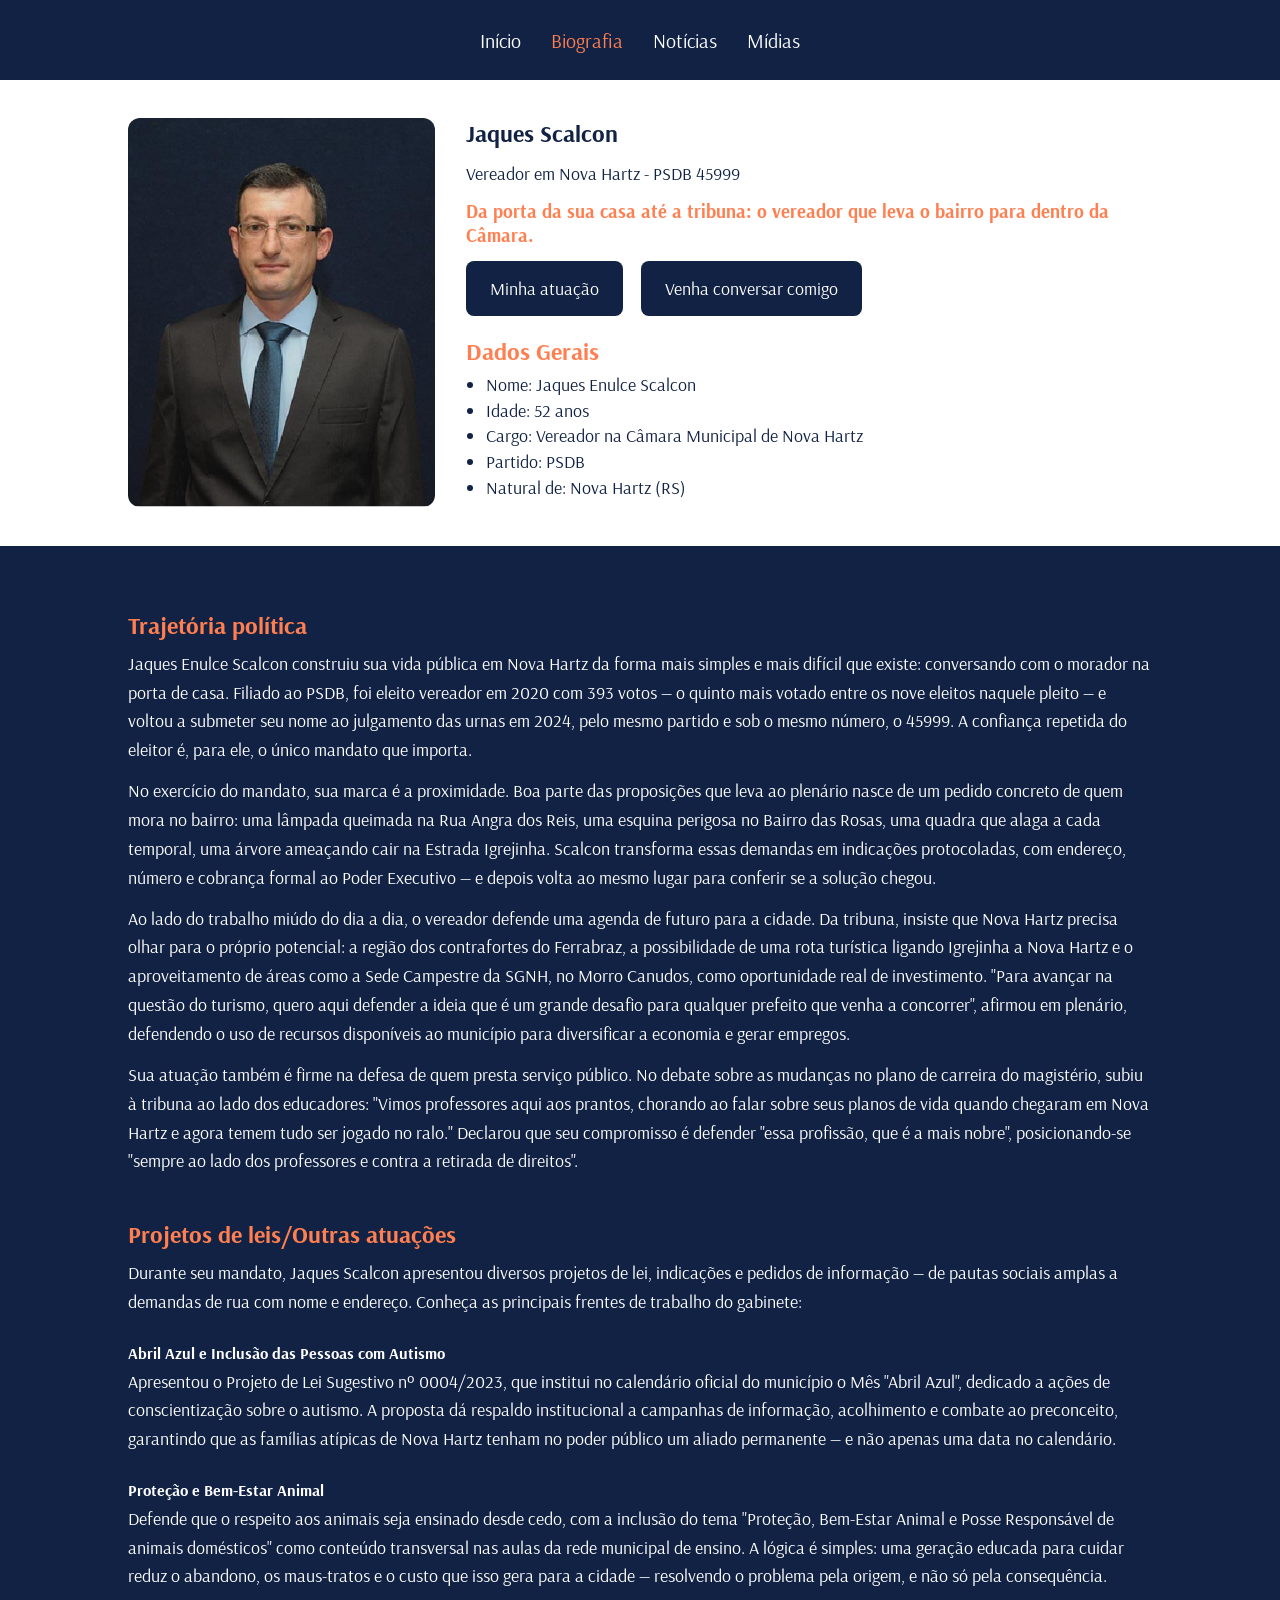
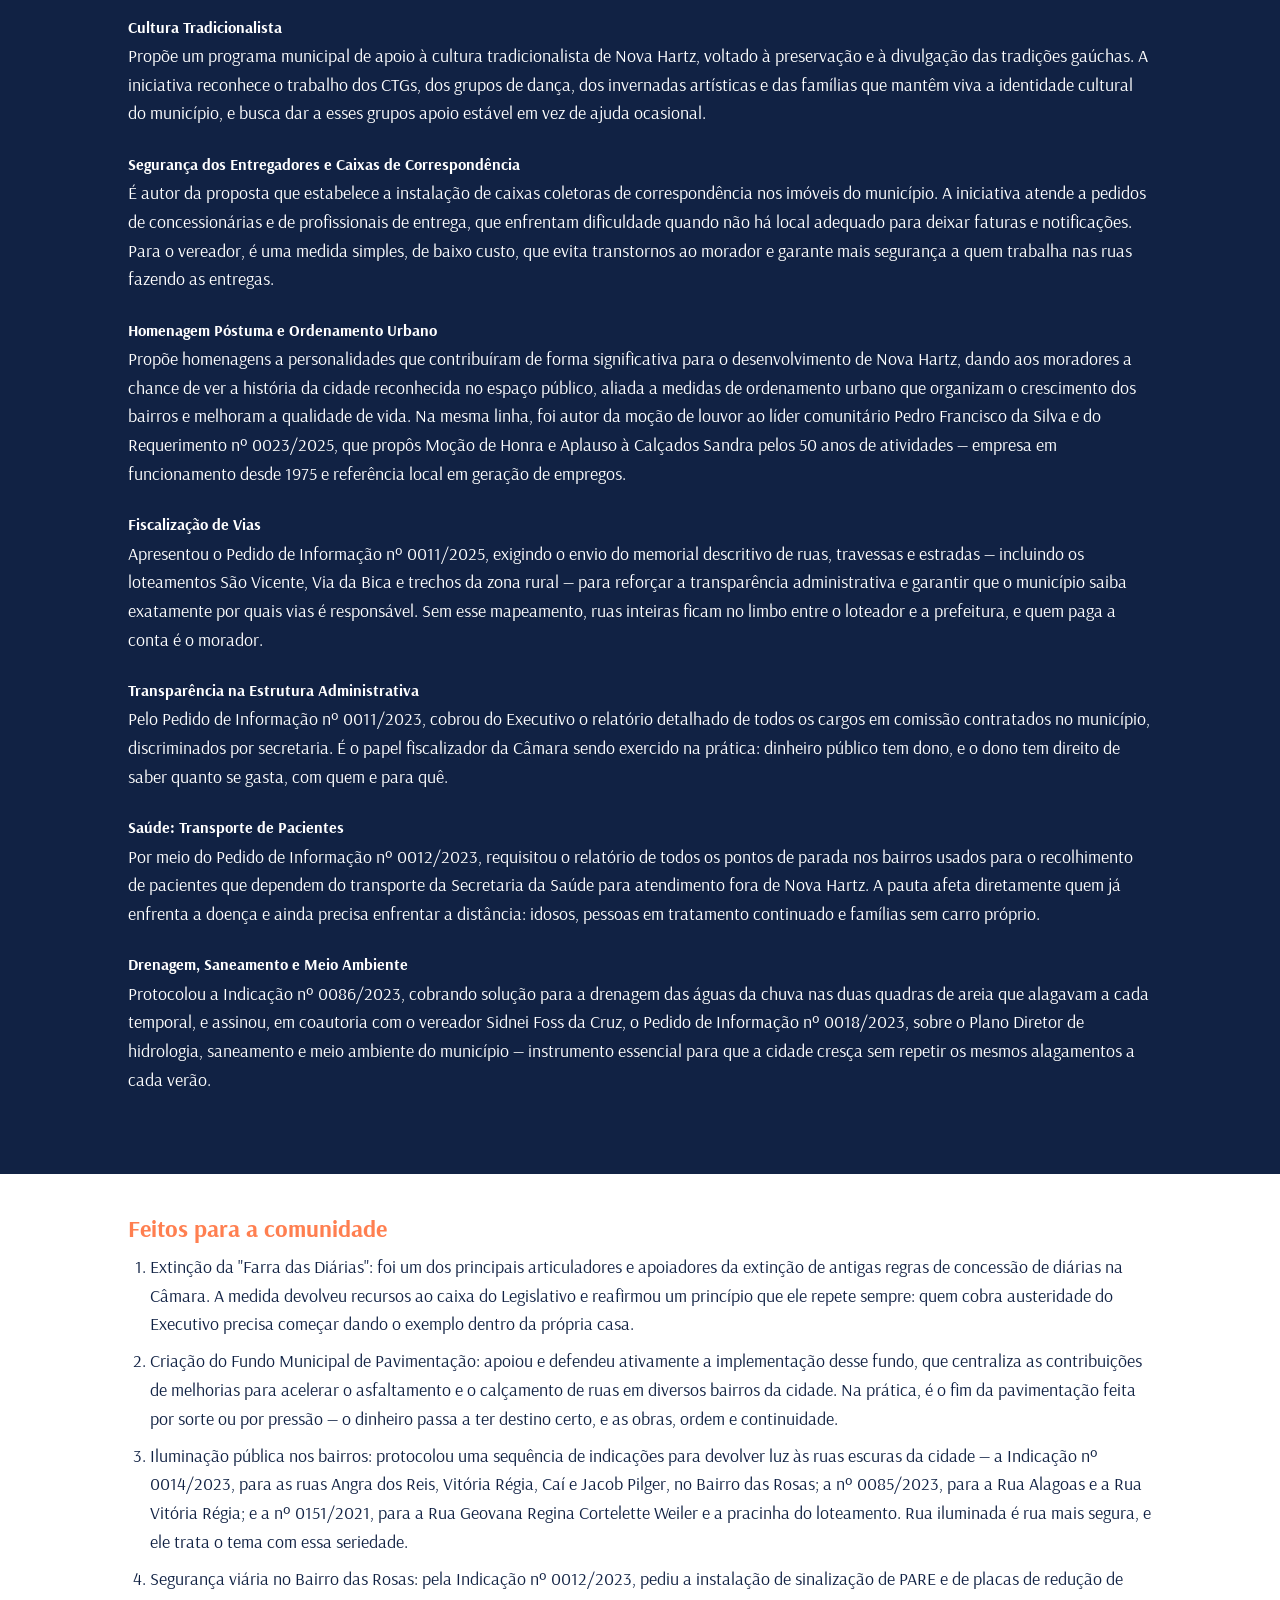
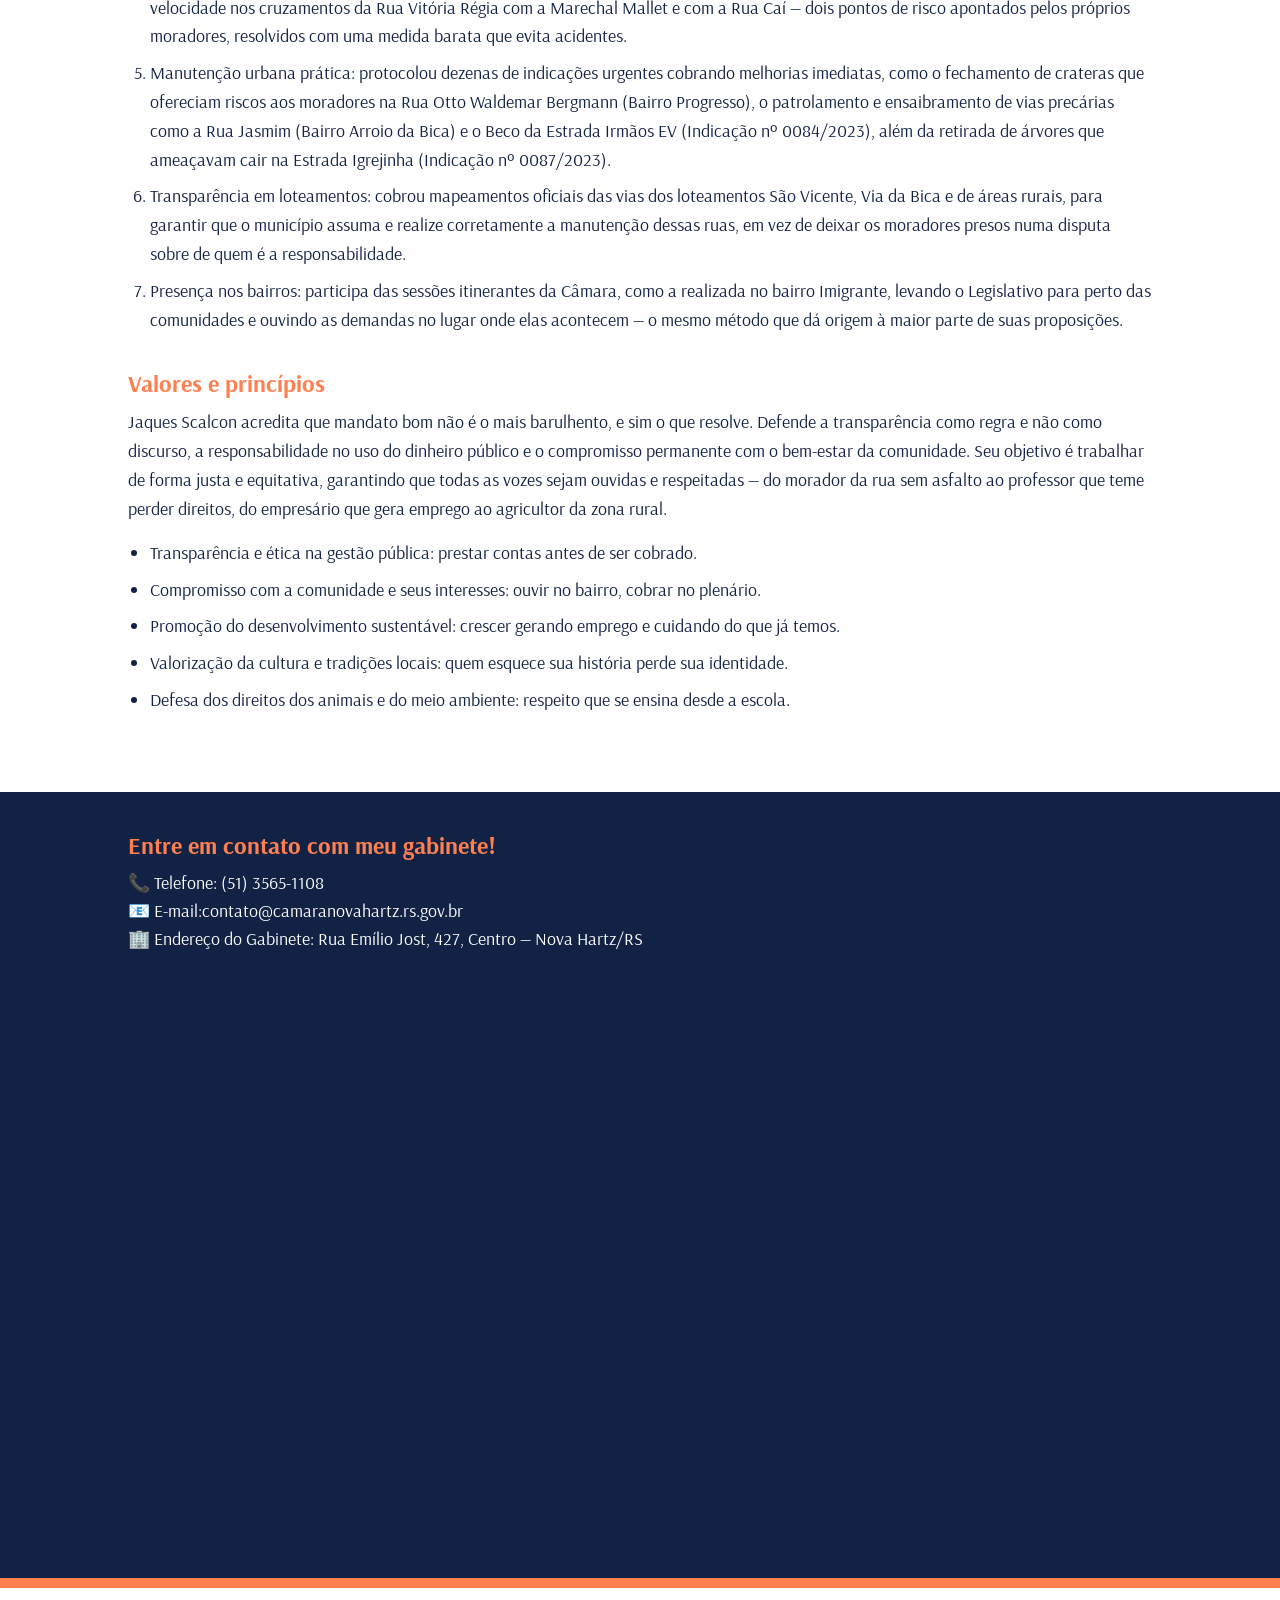
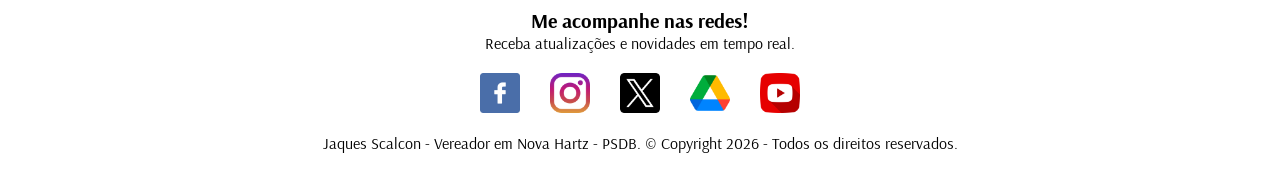
==== commit 4c928e66: "Alteração na biografia Apelido do vereador retirado." ====
--- a/biografia.html
+++ b/biografia.html
@@ -47,7 +47,6 @@
             <h2>Dados Gerais</h2>
             <ul>
                 <li>Nome: Jaques Enulce Scalcon</li>
-                <li>Apelido de campanha: Scalcon</li>
                 <li>Idade: 52 anos</li>
                 <li>Cargo: Vereador na Câmara Municipal de Nova Hartz</li>
                 <li>Partido: PSDB </li>
